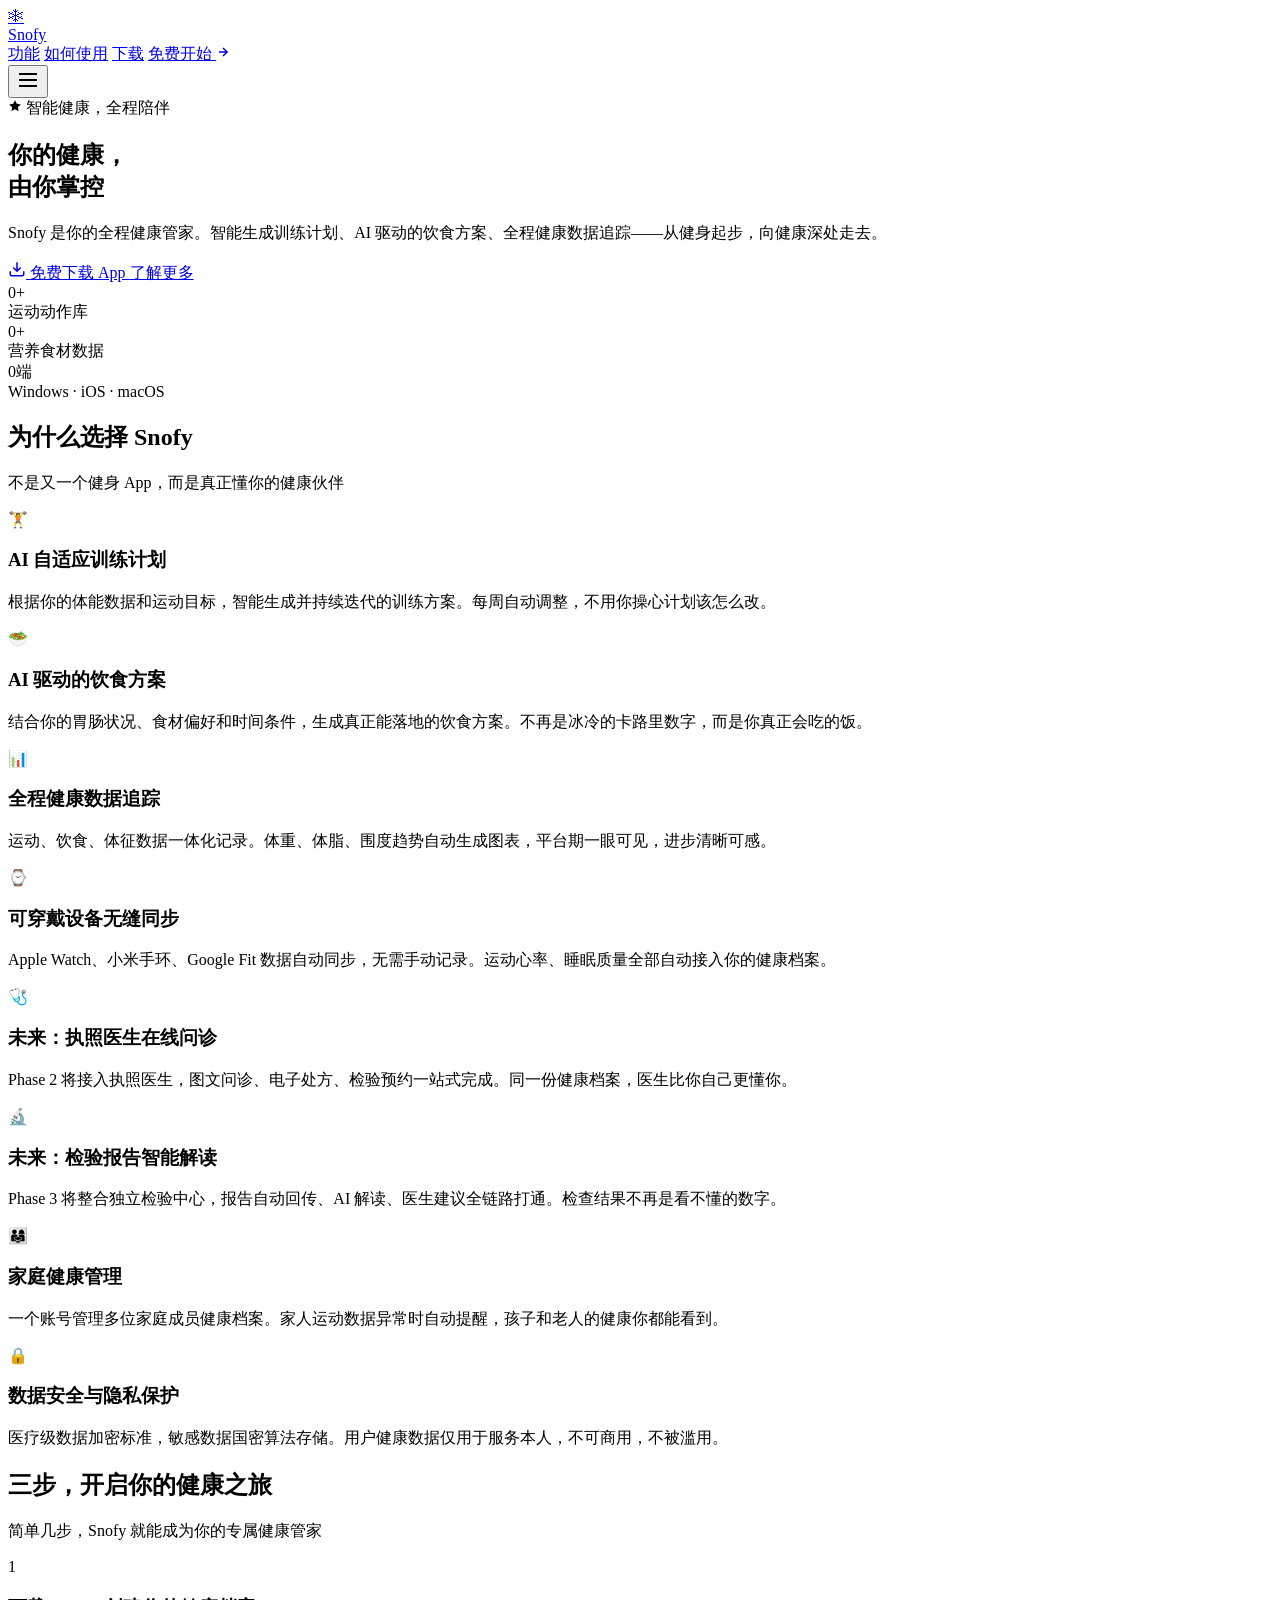
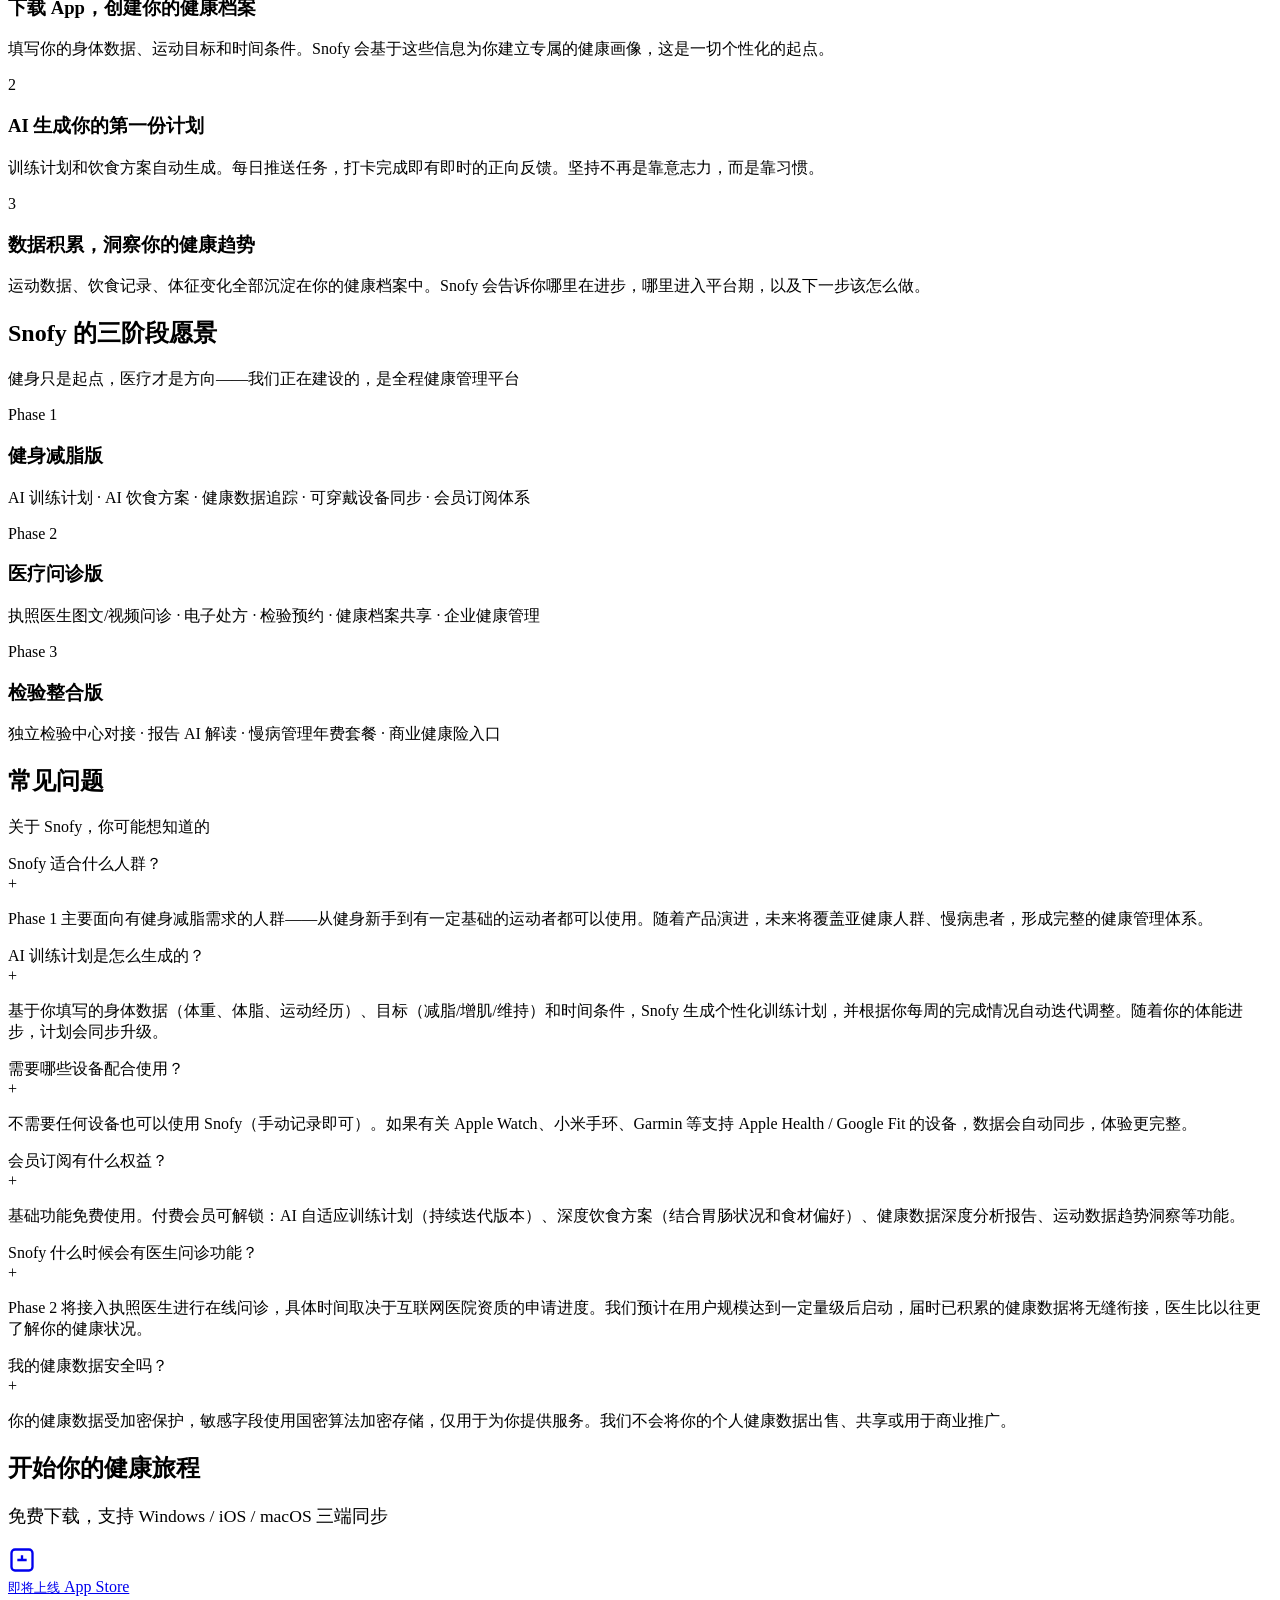
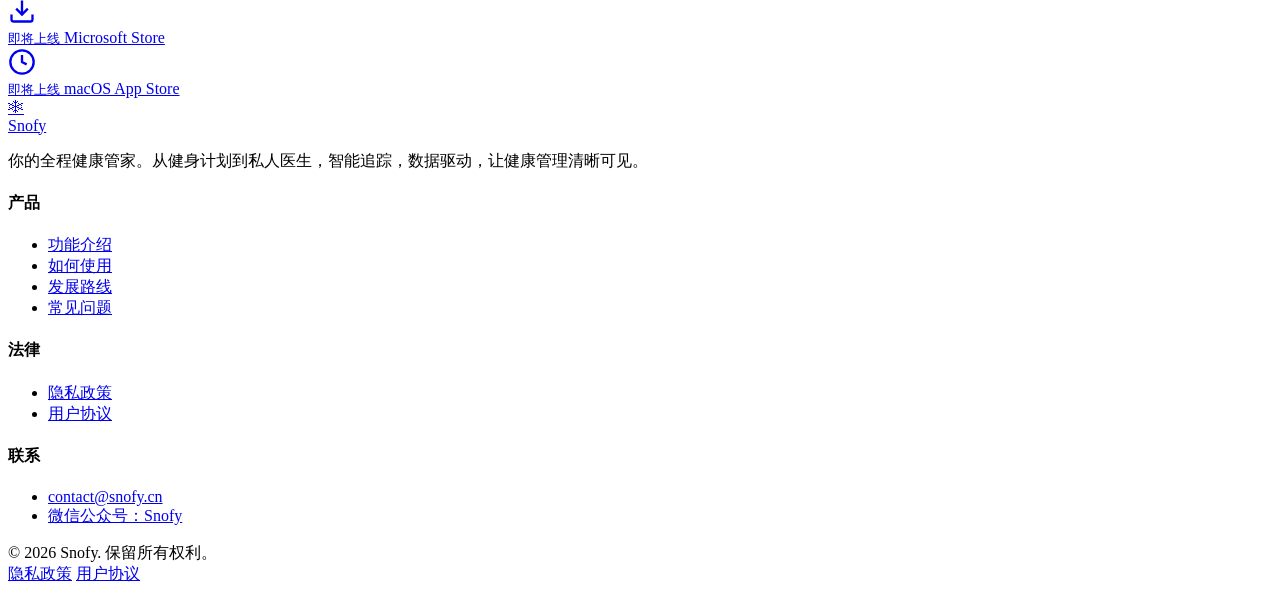
==== index.html @ 1454113f "Upload index.html" ====
<!DOCTYPE html>
<html lang="zh-CN">
<head>
  <meta charset="UTF-8">
  <meta name="viewport" content="width=device-width, initial-scale=1.0">
  <meta name="description" content="Snofy — 你的全程健康管家。从健身计划到私人医生，智能追踪，数据驱动，让健康管理清晰可见。">
  <meta name="keywords" content="健身, 减脂, 健康管理, 运动计划, 饮食记录, 私人医生, 在线问诊">
  <meta name="theme-color" content="#3B82F6">
  <meta name="robots" content="index, follow">

  <!-- Open Graph -->
  <meta property="og:title" content="Snofy — 你的全程健康管家">
  <meta property="og:description" content="从健身计划到私人医生，智能追踪，数据驱动，让健康管理清晰可见。">
  <meta property="og:type" content="website">
  <meta property="og:url" content="https://snofy.cn">
  <meta property="og:image" content="https://snofy.cn/assets/images/og-cover.png">

  <title>Snofy — 你的全程健康管家</title>

  <link rel="canonical" href="https://snofy.cn">
  <link rel="stylesheet" href="assets/css/style.css">
</head>
<body>

  <!-- ========== HEADER ========== -->
  <header class="header">
    <div class="container header-inner">
      <a href="/" class="logo">
        <div class="logo-icon">❄</div>
        <span>Snofy</span>
      </a>

      <nav class="nav">
        <a href="#features" class="nav-link">功能</a>
        <a href="#how" class="nav-link">如何使用</a>
        <a href="#download" class="nav-link">下载</a>
        <a href="download.html" class="nav-cta">
          <span>免费开始</span>
          <svg width="14" height="14" viewBox="0 0 24 24" fill="none" stroke="currentColor" stroke-width="2.5"><path d="M5 12h14M12 5l7 7-7 7"/></svg>
        </a>
      </nav>

      <button class="mobile-toggle" aria-label="菜单">
        <svg width="24" height="24" viewBox="0 0 24 24" fill="none" stroke="currentColor" stroke-width="2">
          <line x1="3" y1="6" x2="21" y2="6"/><line x1="3" y1="12" x2="21" y2="12"/><line x1="3" y1="18" x2="21" y2="18"/>
        </svg>
      </button>
    </div>
  </header>

  <!-- ========== HERO ========== -->
  <section class="hero">
    <div class="container">
      <div class="hero-badge fade-in-up">
        <svg width="14" height="14" viewBox="0 0 24 24" fill="currentColor"><path d="M12 2l3.09 6.26L22 9.27l-5 4.87 1.18 6.88L12 17.77l-6.18 3.25L7 14.14 2 9.27l6.91-1.01L12 2z"/></svg>
        智能健康，全程陪伴
      </div>

      <h1 class="fade-in-up delay-1">
        你的健康，<br><span class="highlight">由你掌控</span>
      </h1>

      <p class="hero-desc fade-in-up delay-2">
        Snofy 是你的全程健康管家。智能生成训练计划、AI 驱动的饮食方案、全程健康数据追踪——从健身起步，向健康深处走去。
      </p>

      <div class="hero-actions fade-in-up delay-3">
        <a href="download.html" class="btn btn-primary btn-lg">
          <svg width="18" height="18" viewBox="0 0 24 24" fill="none" stroke="currentColor" stroke-width="2"><path d="M21 15v4a2 2 0 01-2 2H5a2 2 0 01-2-2v-4M7 10l5 5 5-5M12 15V3"/></svg>
          免费下载 App
        </a>
        <a href="#how" class="btn btn-outline btn-lg">
          了解更多
        </a>
      </div>

      <div class="hero-stats fade-in-up delay-4">
        <div class="hero-stat">
          <div class="hero-stat-num" data-counter="50" data-suffix="+">0+</div>
          <div class="hero-stat-label">运动动作库</div>
        </div>
        <div class="hero-stat">
          <div class="hero-stat-num" data-counter="1000" data-suffix="+">0+</div>
          <div class="hero-stat-label">营养食材数据</div>
        </div>
        <div class="hero-stat">
          <div class="hero-stat-num" data-counter="3" data-suffix="端">0端</div>
          <div class="hero-stat-label">Windows · iOS · macOS</div>
        </div>
      </div>
    </div>
  </section>

  <!-- ========== FEATURES ========== -->
  <section class="section section-alt" id="features">
    <div class="container">
      <div class="section-title">
        <h2>为什么选择 Snofy</h2>
        <p>不是又一个健身 App，而是真正懂你的健康伙伴</p>
      </div>

      <div class="grid-4">
        <div class="feature-card">
          <div class="feature-icon feature-icon-blue">🏋️</div>
          <h3>AI 自适应训练计划</h3>
          <p>根据你的体能数据和运动目标，智能生成并持续迭代的训练方案。每周自动调整，不用你操心计划该怎么改。</p>
        </div>

        <div class="feature-card">
          <div class="feature-icon feature-icon-cyan">🥗</div>
          <h3>AI 驱动的饮食方案</h3>
          <p>结合你的胃肠状况、食材偏好和时间条件，生成真正能落地的饮食方案。不再是冰冷的卡路里数字，而是你真正会吃的饭。</p>
        </div>

        <div class="feature-card">
          <div class="feature-icon feature-icon-green">📊</div>
          <h3>全程健康数据追踪</h3>
          <p>运动、饮食、体征数据一体化记录。体重、体脂、围度趋势自动生成图表，平台期一眼可见，进步清晰可感。</p>
        </div>

        <div class="feature-card">
          <div class="feature-icon feature-icon-purple">⌚</div>
          <h3>可穿戴设备无缝同步</h3>
          <p>Apple Watch、小米手环、Google Fit 数据自动同步，无需手动记录。运动心率、睡眠质量全部自动接入你的健康档案。</p>
        </div>

        <div class="feature-card">
          <div class="feature-icon feature-icon-orange">🩺</div>
          <h3>未来：执照医生在线问诊</h3>
          <p>Phase 2 将接入执照医生，图文问诊、电子处方、检验预约一站式完成。同一份健康档案，医生比你自己更懂你。</p>
        </div>

        <div class="feature-card">
          <div class="feature-icon feature-icon-blue">🔬</div>
          <h3>未来：检验报告智能解读</h3>
          <p>Phase 3 将整合独立检验中心，报告自动回传、AI 解读、医生建议全链路打通。检查结果不再是看不懂的数字。</p>
        </div>

        <div class="feature-card">
          <div class="feature-icon feature-icon-cyan">👨‍👩‍👧</div>
          <h3>家庭健康管理</h3>
          <p>一个账号管理多位家庭成员健康档案。家人运动数据异常时自动提醒，孩子和老人的健康你都能看到。</p>
        </div>

        <div class="feature-card">
          <div class="feature-icon feature-icon-green">🔒</div>
          <h3>数据安全与隐私保护</h3>
          <p>医疗级数据加密标准，敏感数据国密算法存储。用户健康数据仅用于服务本人，不可商用，不被滥用。</p>
        </div>
      </div>
    </div>
  </section>

  <!-- ========== HOW IT WORKS ========== -->
  <section class="section" id="how">
    <div class="container">
      <div class="section-title">
        <h2>三步，开启你的健康之旅</h2>
        <p>简单几步，Snofy 就能成为你的专属健康管家</p>
      </div>

      <div class="step-list">
        <div class="step-item">
          <div class="step-num">1</div>
          <div class="step-content">
            <h3>下载 App，创建你的健康档案</h3>
            <p>填写你的身体数据、运动目标和时间条件。Snofy 会基于这些信息为你建立专属的健康画像，这是一切个性化的起点。</p>
          </div>
        </div>

        <div class="step-item">
          <div class="step-num">2</div>
          <div class="step-content">
            <h3>AI 生成你的第一份计划</h3>
            <p>训练计划和饮食方案自动生成。每日推送任务，打卡完成即有即时的正向反馈。坚持不再是靠意志力，而是靠习惯。</p>
          </div>
        </div>

        <div class="step-item">
          <div class="step-num">3</div>
          <div class="step-content">
            <h3>数据积累，洞察你的健康趋势</h3>
            <p>运动数据、饮食记录、体征变化全部沉淀在你的健康档案中。Snofy 会告诉你哪里在进步，哪里进入平台期，以及下一步该怎么做。</p>
          </div>
        </div>
      </div>
    </div>
  </section>

  <!-- ========== PHASE ROADMAP ========== -->
  <section class="section section-alt" id="roadmap">
    <div class="container">
      <div class="section-title">
        <h2>Snofy 的三阶段愿景</h2>
        <p>健身只是起点，医疗才是方向——我们正在建设的，是全程健康管理平台</p>
      </div>

      <div class="grid-3">
        <div class="feature-card">
          <div class="feature-icon feature-icon-blue">
            <span class="tag tag-blue">Phase 1</span>
          </div>
          <h3>健身减脂版</h3>
          <p>AI 训练计划 · AI 饮食方案 · 健康数据追踪 · 可穿戴设备同步 · 会员订阅体系</p>
        </div>

        <div class="feature-card" style="border-color: var(--color-primary); box-shadow: var(--shadow-card);">
          <div class="feature-icon feature-icon-cyan">
            <span class="tag tag-cyan">Phase 2</span>
          </div>
          <h3>医疗问诊版</h3>
          <p>执照医生图文/视频问诊 · 电子处方 · 检验预约 · 健康档案共享 · 企业健康管理</p>
        </div>

        <div class="feature-card">
          <div class="feature-icon feature-icon-green">
            <span class="tag tag-green">Phase 3</span>
          </div>
          <h3>检验整合版</h3>
          <p>独立检验中心对接 · 报告 AI 解读 · 慢病管理年费套餐 · 商业健康险入口</p>
        </div>
      </div>
    </div>
  </section>

  <!-- ========== FAQ ========== -->
  <section class="section" id="faq">
    <div class="container">
      <div class="section-title">
        <h2>常见问题</h2>
        <p>关于 Snofy，你可能想知道的</p>
      </div>

      <div class="faq-list">
        <div class="faq-item open">
          <div class="faq-question">
            <span>Snofy 适合什么人群？</span>
            <div class="faq-icon">+</div>
          </div>
          <div class="faq-answer">
            <p>Phase 1 主要面向有健身减脂需求的人群——从健身新手到有一定基础的运动者都可以使用。随着产品演进，未来将覆盖亚健康人群、慢病患者，形成完整的健康管理体系。</p>
          </div>
        </div>

        <div class="faq-item">
          <div class="faq-question">
            <span>AI 训练计划是怎么生成的？</span>
            <div class="faq-icon">+</div>
          </div>
          <div class="faq-answer">
            <p>基于你填写的身体数据（体重、体脂、运动经历）、目标（减脂/增肌/维持）和时间条件，Snofy 生成个性化训练计划，并根据你每周的完成情况自动迭代调整。随着你的体能进步，计划会同步升级。</p>
          </div>
        </div>

        <div class="faq-item">
          <div class="faq-question">
            <span>需要哪些设备配合使用？</span>
            <div class="faq-icon">+</div>
          </div>
          <div class="faq-answer">
            <p>不需要任何设备也可以使用 Snofy（手动记录即可）。如果有关 Apple Watch、小米手环、Garmin 等支持 Apple Health / Google Fit 的设备，数据会自动同步，体验更完整。</p>
          </div>
        </div>

        <div class="faq-item">
          <div class="faq-question">
            <span>会员订阅有什么权益？</span>
            <div class="faq-icon">+</div>
          </div>
          <div class="faq-answer">
            <p>基础功能免费使用。付费会员可解锁：AI 自适应训练计划（持续迭代版本）、深度饮食方案（结合胃肠状况和食材偏好）、健康数据深度分析报告、运动数据趋势洞察等功能。</p>
          </div>
        </div>

        <div class="faq-item">
          <div class="faq-question">
            <span>Snofy 什么时候会有医生问诊功能？</span>
            <div class="faq-icon">+</div>
          </div>
          <div class="faq-answer">
            <p>Phase 2 将接入执照医生进行在线问诊，具体时间取决于互联网医院资质的申请进度。我们预计在用户规模达到一定量级后启动，届时已积累的健康数据将无缝衔接，医生比以往更了解你的健康状况。</p>
          </div>
        </div>

        <div class="faq-item">
          <div class="faq-question">
            <span>我的健康数据安全吗？</span>
            <div class="faq-icon">+</div>
          </div>
          <div class="faq-answer">
            <p>你的健康数据受加密保护，敏感字段使用国密算法加密存储，仅用于为你提供服务。我们不会将你的个人健康数据出售、共享或用于商业推广。</p>
          </div>
        </div>
      </div>
    </div>
  </section>

  <!-- ========== DOWNLOAD CTA ========== -->
  <section class="download-section" id="download">
    <div class="container">
      <h2>开始你的健康旅程</h2>
      <p style="margin-top: 16px; font-size: 1.1rem;">免费下载，支持 Windows / iOS / macOS 三端同步</p>

      <div class="download-buttons">
        <a href="download.html" class="download-btn">
          <div class="download-btn-icon">
            <svg width="28" height="28" viewBox="0 0 24 24" fill="none" stroke="currentColor" stroke-width="2"><rect x="3" y="3" width="18" height="18" rx="3"/><path d="M12 8v4M8 12h8"/></svg>
          </div>
          <div class="download-btn-text">
            <small>即将上线</small>
            <span>App Store</span>
          </div>
        </a>

        <a href="download.html" class="download-btn">
          <div class="download-btn-icon">
            <svg width="28" height="28" viewBox="0 0 24 24" fill="none" stroke="currentColor" stroke-width="2"><path d="M21 15v4a2 2 0 01-2 2H5a2 2 0 01-2-2v-4"/><polyline points="7 10 12 15 17 10"/><line x1="12" y1="15" x2="12" y2="3"/></svg>
          </div>
          <div class="download-btn-text">
            <small>即将上线</small>
            <span>Microsoft Store</span>
          </div>
        </a>

        <a href="download.html" class="download-btn">
          <div class="download-btn-icon">
            <svg width="28" height="28" viewBox="0 0 24 24" fill="none" stroke="currentColor" stroke-width="2"><path d="M12 2a10 10 0 100 20 10 10 0 000-20z"/><path d="M12 6v6l4 2"/></svg>
          </div>
          <div class="download-btn-text">
            <small>即将上线</small>
            <span>macOS App Store</span>
          </div>
        </a>
      </div>
    </div>
  </section>

  <!-- ========== FOOTER ========== -->
  <footer class="footer">
    <div class="container">
      <div class="footer-grid">
        <div class="footer-brand">
          <a href="/" class="logo">
            <div class="logo-icon">❄</div>
            <span>Snofy</span>
          </a>
          <p>你的全程健康管家。从健身计划到私人医生，智能追踪，数据驱动，让健康管理清晰可见。</p>
        </div>

        <div class="footer-col">
          <h4>产品</h4>
          <ul>
            <li><a href="#features">功能介绍</a></li>
            <li><a href="#how">如何使用</a></li>
            <li><a href="#roadmap">发展路线</a></li>
            <li><a href="#faq">常见问题</a></li>
          </ul>
        </div>

        <div class="footer-col">
          <h4>法律</h4>
          <ul>
            <li><a href="privacy.html">隐私政策</a></li>
            <li><a href="terms.html">用户协议</a></li>
          </ul>
        </div>

        <div class="footer-col">
          <h4>联系</h4>
          <ul>
            <li><a href="mailto:contact@snofy.cn">contact@snofy.cn</a></li>
            <li><a href="#">微信公众号：Snofy</a></li>
          </ul>
        </div>
      </div>

      <div class="footer-bottom">
        <span>© 2026 Snofy. 保留所有权利。</span>
        <div class="footer-bottom-links">
          <a href="privacy.html">隐私政策</a>
          <a href="terms.html">用户协议</a>
        </div>
      </div>
    </div>
  </footer>

  <script src="assets/js/main.js"></script>
</body>
</html>
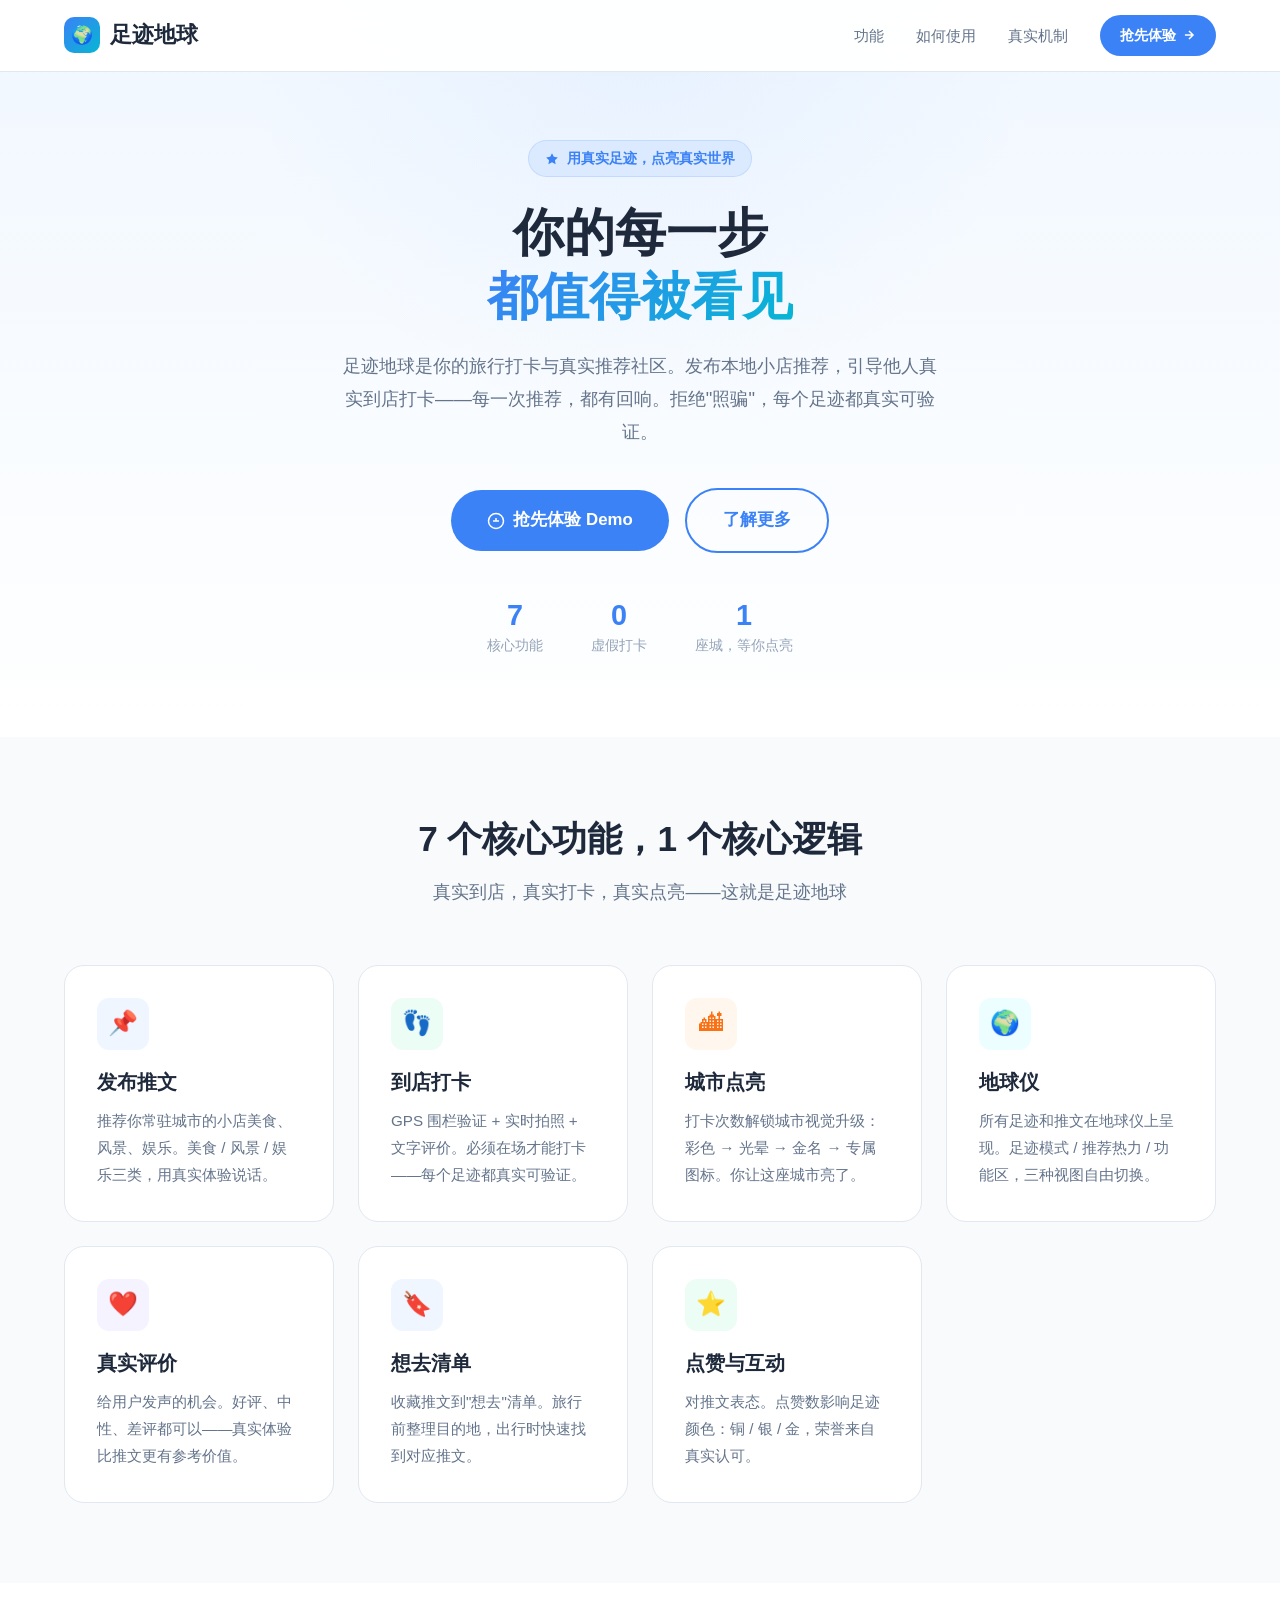
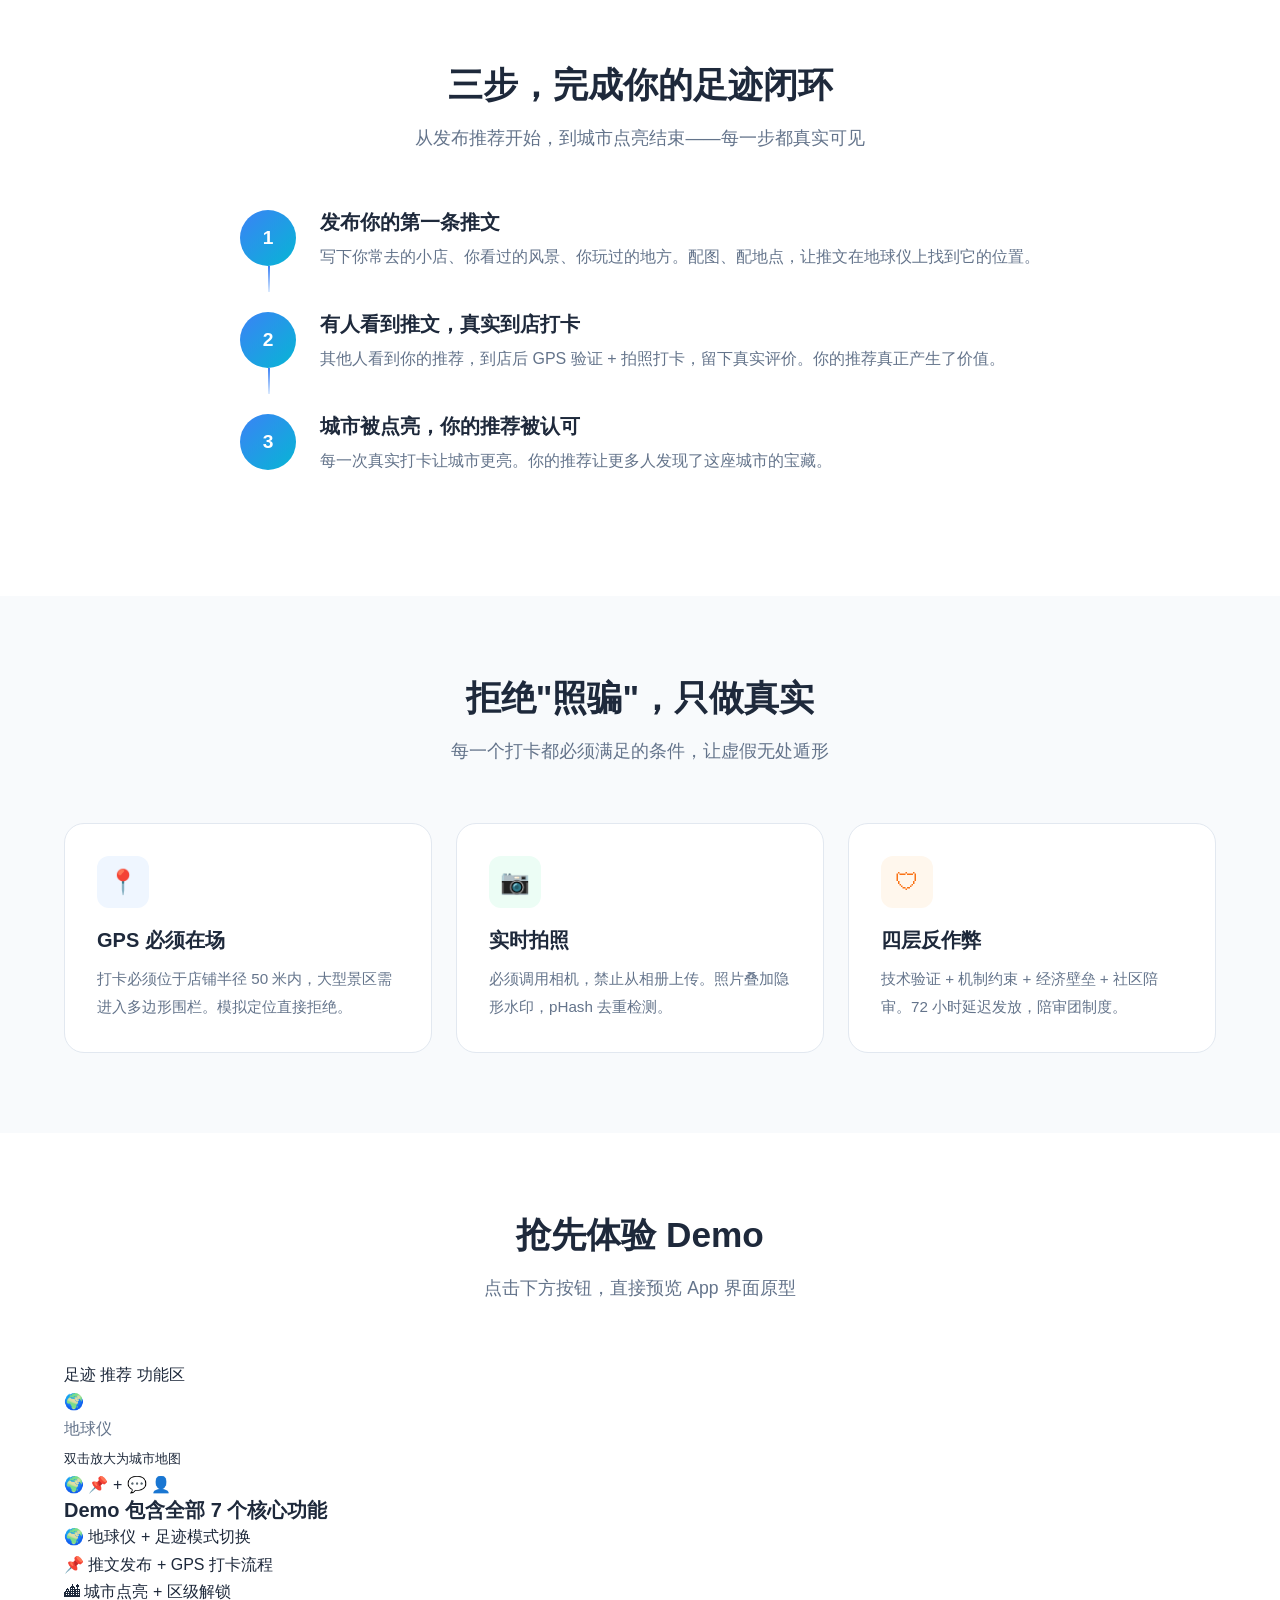
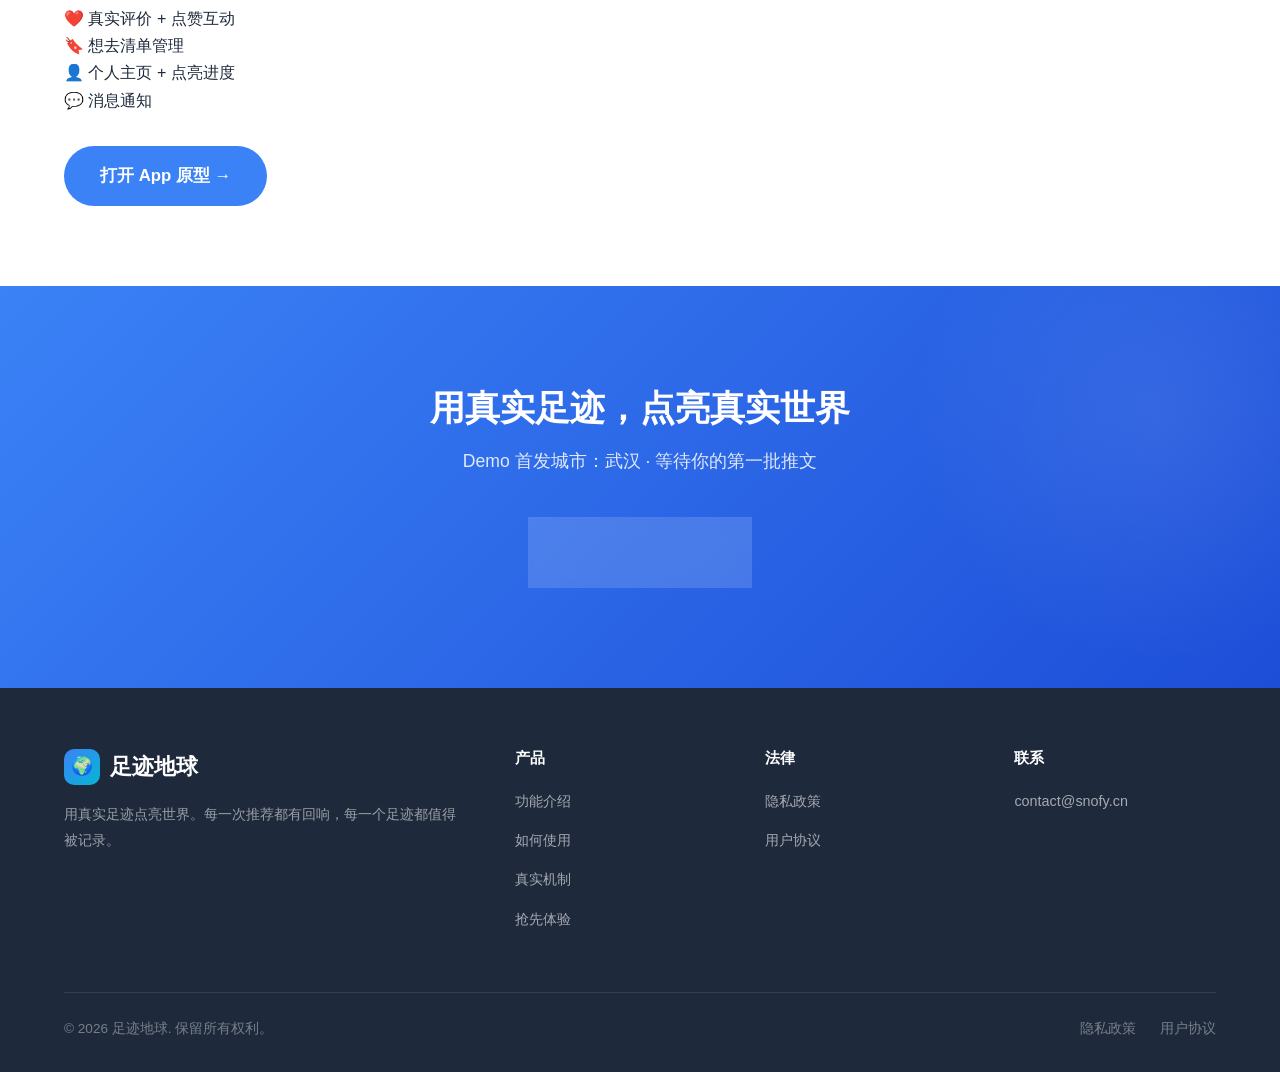
==== commit e953a34b: "Upload index.html" ====
--- a/index.html
+++ b/index.html
@@ -3,43 +3,39 @@
 <head>
   <meta charset="UTF-8">
   <meta name="viewport" content="width=device-width, initial-scale=1.0">
-  <meta name="description" content="Snofy — 你的全程健康管家。从健身计划到私人医生，智能追踪，数据驱动，让健康管理清晰可见。">
-  <meta name="keywords" content="健身, 减脂, 健康管理, 运动计划, 饮食记录, 私人医生, 在线问诊">
-  <meta name="theme-color" content="#3B82F6">
+  <meta name="description" content="足迹地球 — 用真实足迹点亮世界。每一次推荐都有回响，每一个足迹都值得被记录。">
+  <meta name="keywords" content="旅游, 打卡, 社交, 真实推荐, 足迹, 城市点亮">
+  <meta name="theme-color" content="#1E3A5F">
   <meta name="robots" content="index, follow">
 
-  <!-- Open Graph -->
-  <meta property="og:title" content="Snofy — 你的全程健康管家">
-  <meta property="og:description" content="从健身计划到私人医生，智能追踪，数据驱动，让健康管理清晰可见。">
+  <meta property="og:title" content="足迹地球 — 用真实足迹点亮世界">
+  <meta property="og:description" content="发布本地推荐 → 真实打卡 → 点亮城市。拒绝照骗，每个足迹都真实可验证。">
   <meta property="og:type" content="website">
   <meta property="og:url" content="https://snofy.cn">
   <meta property="og:image" content="https://snofy.cn/assets/images/og-cover.png">
 
-  <title>Snofy — 你的全程健康管家</title>
+  <title>足迹地球 — 用真实足迹点亮世界</title>
 
   <link rel="canonical" href="https://snofy.cn">
   <link rel="stylesheet" href="assets/css/style.css">
 </head>
 <body>
 
-  <!-- ========== HEADER ========== -->
   <header class="header">
     <div class="container header-inner">
       <a href="/" class="logo">
-        <div class="logo-icon">❄</div>
-        <span>Snofy</span>
+        <div class="logo-icon">🌍</div>
+        <span>足迹地球</span>
       </a>
-
       <nav class="nav">
         <a href="#features" class="nav-link">功能</a>
         <a href="#how" class="nav-link">如何使用</a>
-        <a href="#download" class="nav-link">下载</a>
-        <a href="download.html" class="nav-cta">
-          <span>免费开始</span>
+        <a href="#truth" class="nav-link">真实机制</a>
+        <a href="app.html" class="nav-cta">
+          <span>抢先体验</span>
           <svg width="14" height="14" viewBox="0 0 24 24" fill="none" stroke="currentColor" stroke-width="2.5"><path d="M5 12h14M12 5l7 7-7 7"/></svg>
         </a>
       </nav>
-
       <button class="mobile-toggle" aria-label="菜单">
         <svg width="24" height="24" viewBox="0 0 24 24" fill="none" stroke="currentColor" stroke-width="2">
           <line x1="3" y1="6" x2="21" y2="6"/><line x1="3" y1="12" x2="21" y2="12"/><line x1="3" y1="18" x2="21" y2="18"/>
@@ -48,315 +44,228 @@
     </div>
   </header>
 
-  <!-- ========== HERO ========== -->
   <section class="hero">
     <div class="container">
       <div class="hero-badge fade-in-up">
         <svg width="14" height="14" viewBox="0 0 24 24" fill="currentColor"><path d="M12 2l3.09 6.26L22 9.27l-5 4.87 1.18 6.88L12 17.77l-6.18 3.25L7 14.14 2 9.27l6.91-1.01L12 2z"/></svg>
-        智能健康，全程陪伴
-      </div>
-
+        用真实足迹，点亮真实世界
+      </div>
       <h1 class="fade-in-up delay-1">
-        你的健康，<br><span class="highlight">由你掌控</span>
+        你的每一步<br><span class="highlight">都值得被看见</span>
       </h1>
-
       <p class="hero-desc fade-in-up delay-2">
-        Snofy 是你的全程健康管家。智能生成训练计划、AI 驱动的饮食方案、全程健康数据追踪——从健身起步，向健康深处走去。
+        足迹地球是你的旅行打卡与真实推荐社区。发布本地小店推荐，引导他人真实到店打卡——每一次推荐，都有回响。拒绝"照骗"，每个足迹都真实可验证。
       </p>
-
       <div class="hero-actions fade-in-up delay-3">
-        <a href="download.html" class="btn btn-primary btn-lg">
-          <svg width="18" height="18" viewBox="0 0 24 24" fill="none" stroke="currentColor" stroke-width="2"><path d="M21 15v4a2 2 0 01-2 2H5a2 2 0 01-2-2v-4M7 10l5 5 5-5M12 15V3"/></svg>
-          免费下载 App
+        <a href="app.html" class="btn btn-primary btn-lg">
+          <svg width="18" height="18" viewBox="0 0 24 24" fill="none" stroke="currentColor" stroke-width="2"><circle cx="12" cy="12" r="10"/><path d="M12 8v4M8 12h8"/></svg>
+          抢先体验 Demo
         </a>
-        <a href="#how" class="btn btn-outline btn-lg">
-          了解更多
-        </a>
-      </div>
-
+        <a href="#how" class="btn btn-outline btn-lg">了解更多</a>
+      </div>
       <div class="hero-stats fade-in-up delay-4">
         <div class="hero-stat">
-          <div class="hero-stat-num" data-counter="50" data-suffix="+">0+</div>
-          <div class="hero-stat-label">运动动作库</div>
+          <div class="hero-stat-num">7</div>
+          <div class="hero-stat-label">核心功能</div>
         </div>
         <div class="hero-stat">
-          <div class="hero-stat-num" data-counter="1000" data-suffix="+">0+</div>
-          <div class="hero-stat-label">营养食材数据</div>
+          <div class="hero-stat-num">0</div>
+          <div class="hero-stat-label">虚假打卡</div>
         </div>
         <div class="hero-stat">
-          <div class="hero-stat-num" data-counter="3" data-suffix="端">0端</div>
-          <div class="hero-stat-label">Windows · iOS · macOS</div>
-        </div>
-      </div>
-    </div>
-  </section>
-
-  <!-- ========== FEATURES ========== -->
+          <div class="hero-stat-num">1</div>
+          <div class="hero-stat-label">座城，等你点亮</div>
+        </div>
+      </div>
+    </div>
+  </section>
+
   <section class="section section-alt" id="features">
     <div class="container">
       <div class="section-title">
-        <h2>为什么选择 Snofy</h2>
-        <p>不是又一个健身 App，而是真正懂你的健康伙伴</p>
-      </div>
-
+        <h2>7 个核心功能，1 个核心逻辑</h2>
+        <p>真实到店，真实打卡，真实点亮——这就是足迹地球</p>
+      </div>
       <div class="grid-4">
         <div class="feature-card">
-          <div class="feature-icon feature-icon-blue">🏋️</div>
-          <h3>AI 自适应训练计划</h3>
-          <p>根据你的体能数据和运动目标，智能生成并持续迭代的训练方案。每周自动调整，不用你操心计划该怎么改。</p>
-        </div>
-
-        <div class="feature-card">
-          <div class="feature-icon feature-icon-cyan">🥗</div>
-          <h3>AI 驱动的饮食方案</h3>
-          <p>结合你的胃肠状况、食材偏好和时间条件，生成真正能落地的饮食方案。不再是冰冷的卡路里数字，而是你真正会吃的饭。</p>
-        </div>
-
-        <div class="feature-card">
-          <div class="feature-icon feature-icon-green">📊</div>
-          <h3>全程健康数据追踪</h3>
-          <p>运动、饮食、体征数据一体化记录。体重、体脂、围度趋势自动生成图表，平台期一眼可见，进步清晰可感。</p>
-        </div>
-
-        <div class="feature-card">
-          <div class="feature-icon feature-icon-purple">⌚</div>
-          <h3>可穿戴设备无缝同步</h3>
-          <p>Apple Watch、小米手环、Google Fit 数据自动同步，无需手动记录。运动心率、睡眠质量全部自动接入你的健康档案。</p>
-        </div>
-
-        <div class="feature-card">
-          <div class="feature-icon feature-icon-orange">🩺</div>
-          <h3>未来：执照医生在线问诊</h3>
-          <p>Phase 2 将接入执照医生，图文问诊、电子处方、检验预约一站式完成。同一份健康档案，医生比你自己更懂你。</p>
-        </div>
-
-        <div class="feature-card">
-          <div class="feature-icon feature-icon-blue">🔬</div>
-          <h3>未来：检验报告智能解读</h3>
-          <p>Phase 3 将整合独立检验中心，报告自动回传、AI 解读、医生建议全链路打通。检查结果不再是看不懂的数字。</p>
-        </div>
-
-        <div class="feature-card">
-          <div class="feature-icon feature-icon-cyan">👨‍👩‍👧</div>
-          <h3>家庭健康管理</h3>
-          <p>一个账号管理多位家庭成员健康档案。家人运动数据异常时自动提醒，孩子和老人的健康你都能看到。</p>
-        </div>
-
-        <div class="feature-card">
-          <div class="feature-icon feature-icon-green">🔒</div>
-          <h3>数据安全与隐私保护</h3>
-          <p>医疗级数据加密标准，敏感数据国密算法存储。用户健康数据仅用于服务本人，不可商用，不被滥用。</p>
-        </div>
-      </div>
-    </div>
-  </section>
-
-  <!-- ========== HOW IT WORKS ========== -->
+          <div class="feature-icon feature-icon-blue">📌</div>
+          <h3>发布推文</h3>
+          <p>推荐你常驻城市的小店美食、风景、娱乐。美食 / 风景 / 娱乐三类，用真实体验说话。</p>
+        </div>
+        <div class="feature-card">
+          <div class="feature-icon feature-icon-green">👣</div>
+          <h3>到店打卡</h3>
+          <p>GPS 围栏验证 + 实时拍照 + 文字评价。必须在场才能打卡——每个足迹都真实可验证。</p>
+        </div>
+        <div class="feature-card">
+          <div class="feature-icon feature-icon-orange">🏙</div>
+          <h3>城市点亮</h3>
+          <p>打卡次数解锁城市视觉升级：彩色 → 光晕 → 金名 → 专属图标。你让这座城市亮了。</p>
+        </div>
+        <div class="feature-card">
+          <div class="feature-icon feature-icon-cyan">🌍</div>
+          <h3>地球仪</h3>
+          <p>所有足迹和推文在地球仪上呈现。足迹模式 / 推荐热力 / 功能区，三种视图自由切换。</p>
+        </div>
+        <div class="feature-card">
+          <div class="feature-icon feature-icon-purple">❤️</div>
+          <h3>真实评价</h3>
+          <p>给用户发声的机会。好评、中性、差评都可以——真实体验比推文更有参考价值。</p>
+        </div>
+        <div class="feature-card">
+          <div class="feature-icon feature-icon-blue">🔖</div>
+          <h3>想去清单</h3>
+          <p>收藏推文到"想去"清单。旅行前整理目的地，出行时快速找到对应推文。</p>
+        </div>
+        <div class="feature-card">
+          <div class="feature-icon feature-icon-green">⭐</div>
+          <h3>点赞与互动</h3>
+          <p>对推文表态。点赞数影响足迹颜色：铜 / 银 / 金，荣誉来自真实认可。</p>
+        </div>
+      </div>
+    </div>
+  </section>
+
   <section class="section" id="how">
     <div class="container">
       <div class="section-title">
-        <h2>三步，开启你的健康之旅</h2>
-        <p>简单几步，Snofy 就能成为你的专属健康管家</p>
-      </div>
-
+        <h2>三步，完成你的足迹闭环</h2>
+        <p>从发布推荐开始，到城市点亮结束——每一步都真实可见</p>
+      </div>
       <div class="step-list">
         <div class="step-item">
           <div class="step-num">1</div>
           <div class="step-content">
-            <h3>下载 App，创建你的健康档案</h3>
-            <p>填写你的身体数据、运动目标和时间条件。Snofy 会基于这些信息为你建立专属的健康画像，这是一切个性化的起点。</p>
-          </div>
-        </div>
-
+            <h3>发布你的第一条推文</h3>
+            <p>写下你常去的小店、你看过的风景、你玩过的地方。配图、配地点，让推文在地球仪上找到它的位置。</p>
+          </div>
+        </div>
         <div class="step-item">
           <div class="step-num">2</div>
           <div class="step-content">
-            <h3>AI 生成你的第一份计划</h3>
-            <p>训练计划和饮食方案自动生成。每日推送任务，打卡完成即有即时的正向反馈。坚持不再是靠意志力，而是靠习惯。</p>
-          </div>
-        </div>
-
+            <h3>有人看到推文，真实到店打卡</h3>
+            <p>其他人看到你的推荐，到店后 GPS 验证 + 拍照打卡，留下真实评价。你的推荐真正产生了价值。</p>
+          </div>
+        </div>
         <div class="step-item">
           <div class="step-num">3</div>
           <div class="step-content">
-            <h3>数据积累，洞察你的健康趋势</h3>
-            <p>运动数据、饮食记录、体征变化全部沉淀在你的健康档案中。Snofy 会告诉你哪里在进步，哪里进入平台期，以及下一步该怎么做。</p>
-          </div>
-        </div>
-      </div>
-    </div>
-  </section>
-
-  <!-- ========== PHASE ROADMAP ========== -->
-  <section class="section section-alt" id="roadmap">
-    <div class="container">
-      <div class="section-title">
-        <h2>Snofy 的三阶段愿景</h2>
-        <p>健身只是起点，医疗才是方向——我们正在建设的，是全程健康管理平台</p>
-      </div>
-
+            <h3>城市被点亮，你的推荐被认可</h3>
+            <p>每一次真实打卡让城市更亮。你的推荐让更多人发现了这座城市的宝藏。</p>
+          </div>
+        </div>
+      </div>
+    </div>
+  </section>
+
+  <section class="section section-alt" id="truth">
+    <div class="container">
+      <div class="section-title">
+        <h2>拒绝"照骗"，只做真实</h2>
+        <p>每一个打卡都必须满足的条件，让虚假无处遁形</p>
+      </div>
       <div class="grid-3">
         <div class="feature-card">
-          <div class="feature-icon feature-icon-blue">
-            <span class="tag tag-blue">Phase 1</span>
-          </div>
-          <h3>健身减脂版</h3>
-          <p>AI 训练计划 · AI 饮食方案 · 健康数据追踪 · 可穿戴设备同步 · 会员订阅体系</p>
-        </div>
-
-        <div class="feature-card" style="border-color: var(--color-primary); box-shadow: var(--shadow-card);">
-          <div class="feature-icon feature-icon-cyan">
-            <span class="tag tag-cyan">Phase 2</span>
-          </div>
-          <h3>医疗问诊版</h3>
-          <p>执照医生图文/视频问诊 · 电子处方 · 检验预约 · 健康档案共享 · 企业健康管理</p>
-        </div>
-
-        <div class="feature-card">
-          <div class="feature-icon feature-icon-green">
-            <span class="tag tag-green">Phase 3</span>
-          </div>
-          <h3>检验整合版</h3>
-          <p>独立检验中心对接 · 报告 AI 解读 · 慢病管理年费套餐 · 商业健康险入口</p>
-        </div>
-      </div>
-    </div>
-  </section>
-
-  <!-- ========== FAQ ========== -->
-  <section class="section" id="faq">
-    <div class="container">
-      <div class="section-title">
-        <h2>常见问题</h2>
-        <p>关于 Snofy，你可能想知道的</p>
-      </div>
-
-      <div class="faq-list">
-        <div class="faq-item open">
-          <div class="faq-question">
-            <span>Snofy 适合什么人群？</span>
-            <div class="faq-icon">+</div>
-          </div>
-          <div class="faq-answer">
-            <p>Phase 1 主要面向有健身减脂需求的人群——从健身新手到有一定基础的运动者都可以使用。随着产品演进，未来将覆盖亚健康人群、慢病患者，形成完整的健康管理体系。</p>
-          </div>
-        </div>
-
-        <div class="faq-item">
-          <div class="faq-question">
-            <span>AI 训练计划是怎么生成的？</span>
-            <div class="faq-icon">+</div>
-          </div>
-          <div class="faq-answer">
-            <p>基于你填写的身体数据（体重、体脂、运动经历）、目标（减脂/增肌/维持）和时间条件，Snofy 生成个性化训练计划，并根据你每周的完成情况自动迭代调整。随着你的体能进步，计划会同步升级。</p>
-          </div>
-        </div>
-
-        <div class="faq-item">
-          <div class="faq-question">
-            <span>需要哪些设备配合使用？</span>
-            <div class="faq-icon">+</div>
-          </div>
-          <div class="faq-answer">
-            <p>不需要任何设备也可以使用 Snofy（手动记录即可）。如果有关 Apple Watch、小米手环、Garmin 等支持 Apple Health / Google Fit 的设备，数据会自动同步，体验更完整。</p>
-          </div>
-        </div>
-
-        <div class="faq-item">
-          <div class="faq-question">
-            <span>会员订阅有什么权益？</span>
-            <div class="faq-icon">+</div>
-          </div>
-          <div class="faq-answer">
-            <p>基础功能免费使用。付费会员可解锁：AI 自适应训练计划（持续迭代版本）、深度饮食方案（结合胃肠状况和食材偏好）、健康数据深度分析报告、运动数据趋势洞察等功能。</p>
-          </div>
-        </div>
-
-        <div class="faq-item">
-          <div class="faq-question">
-            <span>Snofy 什么时候会有医生问诊功能？</span>
-            <div class="faq-icon">+</div>
-          </div>
-          <div class="faq-answer">
-            <p>Phase 2 将接入执照医生进行在线问诊，具体时间取决于互联网医院资质的申请进度。我们预计在用户规模达到一定量级后启动，届时已积累的健康数据将无缝衔接，医生比以往更了解你的健康状况。</p>
-          </div>
-        </div>
-
-        <div class="faq-item">
-          <div class="faq-question">
-            <span>我的健康数据安全吗？</span>
-            <div class="faq-icon">+</div>
-          </div>
-          <div class="faq-answer">
-            <p>你的健康数据受加密保护，敏感字段使用国密算法加密存储，仅用于为你提供服务。我们不会将你的个人健康数据出售、共享或用于商业推广。</p>
-          </div>
-        </div>
-      </div>
-    </div>
-  </section>
-
-  <!-- ========== DOWNLOAD CTA ========== -->
+          <div class="feature-icon feature-icon-blue">📍</div>
+          <h3>GPS 必须在场</h3>
+          <p>打卡必须位于店铺半径 50 米内，大型景区需进入多边形围栏。模拟定位直接拒绝。</p>
+        </div>
+        <div class="feature-card">
+          <div class="feature-icon feature-icon-green">📷</div>
+          <h3>实时拍照</h3>
+          <p>必须调用相机，禁止从相册上传。照片叠加隐形水印，pHash 去重检测。</p>
+        </div>
+        <div class="feature-card">
+          <div class="feature-icon feature-icon-orange">🛡</div>
+          <h3>四层反作弊</h3>
+          <p>技术验证 + 机制约束 + 经济壁垒 + 社区陪审。72 小时延迟发放，陪审团制度。</p>
+        </div>
+      </div>
+    </div>
+  </section>
+
+  <section class="section" id="app">
+    <div class="container">
+      <div class="section-title">
+        <h2>抢先体验 Demo</h2>
+        <p>点击下方按钮，直接预览 App 界面原型</p>
+      </div>
+      <div class="app-showcase">
+        <div class="app-phone">
+          <div class="app-phone-screen">
+            <div class="app-mode-tabs">
+              <span class="tab active">足迹</span>
+              <span class="tab">推荐</span>
+              <span class="tab">功能区</span>
+            </div>
+            <div class="app-globe-placeholder">
+              <div class="globe-icon">🌍</div>
+              <p>地球仪</p>
+              <small>双击放大为城市地图</small>
+            </div>
+            <div class="app-bottom-nav">
+             <span>🌍</span>
+              <span>📌</span>
+              <span class="nav-plus">+</span>
+              <span>💬</span>
+              <span>👤</span>
+            </div>
+          </div>
+        </div>
+        <div class="app-description">
+          <h3>Demo 包含全部 7 个核心功能</h3>
+          <ul class="app-feature-list">
+           <li>🌍 地球仪 + 足迹模式切换</li>
+           <li>📌 推文发布 + GPS 打卡流程</li>
+           <li>🏙 城市点亮 + 区级解锁</li>
+            <li>❤️ 真实评价 + 点赞互动</li>
+            <li>🔖 想去清单管理</li>
+            <li>👤 个人主页 + 点亮进度</li>
+            <li>💬 消息通知</li>
+          </ul>
+          <a href="app.html" class="btn btn-primary btn-lg" style="margin-top: 32px; display: inline-flex;">打开 App 原型 →</a>
+        </div>
+      </div>
+    </div>
+  </section>
+
   <section class="download-section" id="download">
     <div class="container">
-      <h2>开始你的健康旅程</h2>
-      <p style="margin-top: 16px; font-size: 1.1rem;">免费下载，支持 Windows / iOS / macOS 三端同步</p>
-
+      <h2>用真实足迹，点亮真实世界</h2>
+      <p style="margin-top: 16px; font-size: 1.1rem;">Demo 首发城市：武汉 · 等待你的第一批推文</p>
       <div class="download-buttons">
-        <a href="download.html" class="download-btn">
+        <a href="app.html" class="download-btn">
           <div class="download-btn-icon">
-            <svg width="28" height="28" viewBox="0 0 24 24" fill="none" stroke="currentColor" stroke-width="2"><rect x="3" y="3" width="18" height="18" rx="3"/><path d="M12 8v4M8 12h8"/></svg>
+            <svg width="28" height="28" viewBox="0 0 24 24" fill="none" stroke="currentColor" stroke-width="2"><circle cx="12" cy="12" r="10"/><path d="M12 8v4M8 12h8"/></svg>
           </div>
           <div class="download-btn-text">
-            <small>即将上线</small>
-            <span>App Store</span>
+            <small>现在可用</small>
+            <span>打开 Demo</span>
           </div>
         </a>
-
-        <a href="download.html" class="download-btn">
-          <div class="download-btn-icon">
-            <svg width="28" height="28" viewBox="0 0 24 24" fill="none" stroke="currentColor" stroke-width="2"><path d="M21 15v4a2 2 0 01-2 2H5a2 2 0 01-2-2v-4"/><polyline points="7 10 12 15 17 10"/><line x1="12" y1="15" x2="12" y2="3"/></svg>
-          </div>
-          <div class="download-btn-text">
-            <small>即将上线</small>
-            <span>Microsoft Store</span>
-          </div>
-        </a>
-
-        <a href="download.html" class="download-btn">
-          <div class="download-btn-icon">
-            <svg width="28" height="28" viewBox="0 0 24 24" fill="none" stroke="currentColor" stroke-width="2"><path d="M12 2a10 10 0 100 20 10 10 0 000-20z"/><path d="M12 6v6l4 2"/></svg>
-          </div>
-          <div class="download-btn-text">
-            <small>即将上线</small>
-            <span>macOS App Store</span>
-          </div>
-        </a>
-      </div>
-    </div>
-  </section>
-
-  <!-- ========== FOOTER ========== -->
+      </div>
+    </div>
+  </section>
+
   <footer class="footer">
     <div class="container">
       <div class="footer-grid">
         <div class="footer-brand">
           <a href="/" class="logo">
-            <div class="logo-icon">❄</div>
-            <span>Snofy</span>
+            <div class="logo-icon">🌍</div>
+            <span>足迹地球</span>
           </a>
-          <p>你的全程健康管家。从健身计划到私人医生，智能追踪，数据驱动，让健康管理清晰可见。</p>
-        </div>
-
+          <p>用真实足迹点亮世界。每一次推荐都有回响，每一个足迹都值得被记录。</p>
+        </div>
         <div class="footer-col">
           <h4>产品</h4>
           <ul>
             <li><a href="#features">功能介绍</a></li>
             <li><a href="#how">如何使用</a></li>
-            <li><a href="#roadmap">发展路线</a></li>
-            <li><a href="#faq">常见问题</a></li>
-          </ul>
-        </div>
-
+            <li><a href="#truth">真实机制</a></li>
+            <li><a href="#app">抢先体验</a></li>
+          </ul>
+        </div>
         <div class="footer-col">
           <h4>法律</h4>
           <ul>
@@ -364,18 +273,15 @@
             <li><a href="terms.html">用户协议</a></li>
           </ul>
         </div>
-
         <div class="footer-col">
           <h4>联系</h4>
           <ul>
             <li><a href="mailto:contact@snofy.cn">contact@snofy.cn</a></li>
-            <li><a href="#">微信公众号：Snofy</a></li>
-          </ul>
-        </div>
-      </div>
-
+          </ul>
+        </div>
+      </div>
       <div class="footer-bottom">
-        <span>© 2026 Snofy. 保留所有权利。</span>
+        <span>© 2026 足迹地球. 保留所有权利。</span>
         <div class="footer-bottom-links">
           <a href="privacy.html">隐私政策</a>
           <a href="terms.html">用户协议</a>
@@ -386,4 +292,4 @@
 
   <script src="assets/js/main.js"></script>
 </body>
-</html>
+</html>
--- a/assets/css/style.css
+++ b/assets/css/style.css
@@ -0,0 +1,640 @@
+/* ============================================
+   Snofy Website Stylesheet
+   ============================================ */
+
+/* ---------- Variables ---------- */
+:root {
+  --color-primary: #3B82F6;
+  --color-primary-dark: #2563EB;
+  --color-primary-light: #60A5FA;
+  --color-snow: #F0F7FF;
+  --color-snow-dark: #DBEAFE;
+  --color-accent: #06B6D4;
+  --color-text: #1E293B;
+  --color-text-secondary: #64748B;
+  --color-text-light: #94A3B8;
+  --color-bg: #FFFFFF;
+  --color-bg-alt: #F8FAFC;
+  --color-border: #E2E8F0;
+  --color-success: #10B981;
+  --color-danger: #EF4444;
+
+  --font-sans: 'PingFang SC', 'Hiragino Sans GB', 'Microsoft YaHei', 'Helvetica Neue', Helvetica, Arial, sans-serif;
+  --font-heading: 'PingFang SC', 'Hiragino Sans GB', 'Microsoft YaHei', 'Helvetica Neue', Helvetica, Arial, sans-serif;
+
+  --radius-sm: 8px;
+  --radius-md: 12px;
+  --radius-lg: 20px;
+  --radius-full: 9999px;
+
+  --shadow-sm: 0 1px 3px rgba(0,0,0,0.06), 0 1px 2px rgba(0,0,0,0.04);
+  --shadow-md: 0 4px 12px rgba(0,0,0,0.08);
+  --shadow-lg: 0 12px 40px rgba(0,0,0,0.12);
+  --shadow-card: 0 2px 16px rgba(59,130,246,0.08);
+
+  --transition: all 0.3s cubic-bezier(0.4, 0, 0.2, 1);
+  --max-width: 1200px;
+  --header-height: 72px;
+}
+
+/* ---------- Reset ---------- */
+*, *::before, *::after { box-sizing: border-box; margin: 0; padding: 0; }
+html { font-size: 16px; scroll-behavior: smooth; -webkit-text-size-adjust: 100%; }
+body {
+  font-family: var(--font-sans);
+  color: var(--color-text);
+  background: var(--color-bg);
+  line-height: 1.7;
+  -webkit-font-smoothing: antialiased;
+  -moz-osx-font-smoothing: grayscale;
+}
+img, video { max-width: 100%; display: block; }
+a { color: var(--color-primary); text-decoration: none; transition: var(--transition); }
+a:hover { color: var(--color-primary-dark); }
+ul { list-style: none; }
+
+/* ---------- Typography ---------- */
+h1, h2, h3, h4, h5 {
+  font-family: var(--font-heading);
+  font-weight: 700;
+  line-height: 1.25;
+  color: var(--color-text);
+}
+h1 { font-size: clamp(2rem, 5vw, 3.2rem); }
+h2 { font-size: clamp(1.6rem, 3vw, 2.2rem); }
+h3 { font-size: 1.25rem; }
+h4 { font-size: 1.1rem; }
+p { color: var(--color-text-secondary); line-height: 1.8; }
+
+/* ---------- Layout ---------- */
+.container {
+  width: 100%;
+  max-width: var(--max-width);
+  margin: 0 auto;
+  padding: 0 24px;
+}
+.section { padding: 80px 0; }
+.section-alt { background: var(--color-bg-alt); }
+.section-title {
+  text-align: center;
+  margin-bottom: 56px;
+}
+.section-title h2 {
+  margin-bottom: 16px;
+}
+.section-title p {
+  font-size: 1.1rem;
+  max-width: 560px;
+  margin: 0 auto;
+}
+.grid-2 { display: grid; grid-template-columns: repeat(2, 1fr); gap: 24px; }
+.grid-3 { display: grid; grid-template-columns: repeat(3, 1fr); gap: 24px; }
+.grid-4 { display: grid; grid-template-columns: repeat(4, 1fr); gap: 24px; }
+
+/* ---------- Header ---------- */
+.header {
+  position: fixed;
+  top: 0;
+  left: 0;
+  right: 0;
+  height: var(--header-height);
+  background: rgba(255,255,255,0.95);
+  backdrop-filter: blur(12px);
+  -webkit-backdrop-filter: blur(12px);
+  border-bottom: 1px solid var(--color-border);
+  z-index: 1000;
+  transition: var(--transition);
+}
+.header-inner {
+  display: flex;
+  align-items: center;
+  justify-content: space-between;
+  height: 100%;
+}
+.logo {
+  display: flex;
+  align-items: center;
+  gap: 10px;
+  font-weight: 800;
+  font-size: 1.4rem;
+  color: var(--color-text);
+  text-decoration: none;
+}
+.logo:hover { color: var(--color-primary); }
+.logo-icon {
+  width: 36px;
+  height: 36px;
+  background: linear-gradient(135deg, var(--color-primary), var(--color-accent));
+  border-radius: 10px;
+  display: flex;
+  align-items: center;
+  justify-content: center;
+  color: #fff;
+  font-size: 1.1rem;
+  font-weight: 800;
+}
+.nav { display: flex; align-items: center; gap: 32px; }
+.nav-link {
+  font-size: 0.95rem;
+  color: var(--color-text-secondary);
+  font-weight: 500;
+  transition: var(--transition);
+  padding: 4px 0;
+  position: relative;
+}
+.nav-link::after {
+  content: '';
+  position: absolute;
+  bottom: -2px;
+  left: 0;
+  width: 0;
+  height: 2px;
+  background: var(--color-primary);
+  border-radius: 1px;
+  transition: width 0.3s;
+}
+.nav-link:hover { color: var(--color-primary); }
+.nav-link:hover::after { width: 100%; }
+.nav-cta {
+  display: inline-flex;
+  align-items: center;
+  gap: 6px;
+  padding: 8px 20px;
+  background: var(--color-primary);
+  color: #fff;
+  border-radius: var(--radius-full);
+  font-weight: 600;
+  font-size: 0.9rem;
+  transition: var(--transition);
+  white-space: nowrap;
+}
+.nav-cta:hover {
+  background: var(--color-primary-dark);
+  color: #fff;
+  transform: translateY(-1px);
+  box-shadow: 0 4px 16px rgba(59,130,246,0.3);
+}
+.mobile-toggle {
+  display: none;
+  background: none;
+  border: none;
+  cursor: pointer;
+  padding: 8px;
+}
+
+/* ---------- Hero ---------- */
+.hero {
+  padding: 140px 0 80px;
+  background: linear-gradient(180deg, var(--color-snow) 0%, var(--color-bg) 100%);
+  text-align: center;
+  position: relative;
+  overflow: hidden;
+}
+.hero::before {
+  content: '';
+  position: absolute;
+  top: -50%;
+  left: 50%;
+  transform: translateX(-50%);
+  width: 800px;
+  height: 800px;
+  background: radial-gradient(circle, rgba(59,130,246,0.06) 0%, transparent 70%);
+  pointer-events: none;
+}
+.hero-badge {
+  display: inline-flex;
+  align-items: center;
+  gap: 8px;
+  padding: 6px 16px;
+  background: var(--color-snow-dark);
+  border: 1px solid rgba(59,130,246,0.15);
+  border-radius: var(--radius-full);
+  font-size: 0.85rem;
+  color: var(--color-primary);
+  font-weight: 600;
+  margin-bottom: 24px;
+}
+.hero h1 { margin-bottom: 20px; }
+.hero h1 .highlight {
+  background: linear-gradient(135deg, var(--color-primary), var(--color-accent));
+  -webkit-background-clip: text;
+  -webkit-text-fill-color: transparent;
+  background-clip: text;
+}
+.hero-desc {
+  font-size: 1.15rem;
+  color: var(--color-text-secondary);
+  max-width: 600px;
+  margin: 0 auto 40px;
+}
+.hero-actions {
+  display: flex;
+  align-items: center;
+  justify-content: center;
+  gap: 16px;
+  flex-wrap: wrap;
+  margin-bottom: 48px;
+}
+.hero-stats {
+  display: flex;
+  align-items: center;
+  justify-content: center;
+  gap: 48px;
+  flex-wrap: wrap;
+}
+.hero-stat {
+  text-align: center;
+}
+.hero-stat-num {
+  font-size: 1.8rem;
+  font-weight: 800;
+  color: var(--color-primary);
+  line-height: 1;
+  margin-bottom: 4px;
+}
+.hero-stat-label {
+  font-size: 0.85rem;
+  color: var(--color-text-light);
+}
+
+/* ---------- Buttons ---------- */
+.btn {
+  display: inline-flex;
+  align-items: center;
+  justify-content: center;
+  gap: 8px;
+  padding: 14px 28px;
+  border-radius: var(--radius-full);
+  font-weight: 600;
+  font-size: 1rem;
+  border: none;
+  cursor: pointer;
+  transition: var(--transition);
+  text-decoration: none;
+  white-space: nowrap;
+}
+.btn-primary {
+  background: var(--color-primary);
+  color: #fff;
+}
+.btn-primary:hover {
+  background: var(--color-primary-dark);
+  color: #fff;
+  transform: translateY(-2px);
+  box-shadow: 0 8px 24px rgba(59,130,246,0.35);
+}
+.btn-outline {
+  background: transparent;
+  color: var(--color-primary);
+  border: 2px solid var(--color-primary);
+}
+.btn-outline:hover {
+  background: var(--color-primary);
+  color: #fff;
+  transform: translateY(-2px);
+}
+.btn-sm { padding: 8px 18px; font-size: 0.9rem; }
+.btn-lg { padding: 16px 36px; font-size: 1.05rem; }
+
+/* ---------- Feature Cards ---------- */
+.feature-card {
+  background: var(--color-bg);
+  border: 1px solid var(--color-border);
+  border-radius: var(--radius-lg);
+  padding: 32px;
+  transition: var(--transition);
+  position: relative;
+  overflow: hidden;
+}
+.feature-card::before {
+  content: '';
+  position: absolute;
+  top: 0;
+  left: 0;
+  right: 0;
+  height: 3px;
+  background: linear-gradient(90deg, var(--color-primary), var(--color-accent));
+  opacity: 0;
+  transition: var(--transition);
+}
+.feature-card:hover {
+  border-color: transparent;
+  box-shadow: var(--shadow-card);
+  transform: translateY(-4px);
+}
+.feature-card:hover::before { opacity: 1; }
+.feature-icon {
+  width: 52px;
+  height: 52px;
+  border-radius: var(--radius-md);
+  display: flex;
+  align-items: center;
+  justify-content: center;
+  font-size: 1.5rem;
+  margin-bottom: 20px;
+}
+.feature-icon-blue { background: #EFF6FF; color: var(--color-primary); }
+.feature-icon-cyan { background: #ECFEFF; color: var(--color-accent); }
+.feature-icon-green { background: #ECFDF5; color: var(--color-success); }
+.feature-icon-purple { background: #F5F3FF; color: #8B5CF6; }
+.feature-icon-orange { background: #FFF7ED; color: #F97316; }
+.feature-card h3 { margin-bottom: 12px; }
+.feature-card p { font-size: 0.95rem; margin: 0; }
+
+/* ---------- How it works ---------- */
+.step-list {
+  max-width: 800px;
+  margin: 0 auto;
+}
+.step-item {
+  display: flex;
+  align-items: flex-start;
+  gap: 24px;
+  margin-bottom: 40px;
+  position: relative;
+}
+.step-item:not(:last-child)::after {
+  content: '';
+  position: absolute;
+  left: 28px;
+  top: 56px;
+  bottom: -20px;
+  width: 2px;
+  background: linear-gradient(to bottom, var(--color-primary), var(--color-snow-dark));
+}
+.step-num {
+  width: 56px;
+  height: 56px;
+  min-width: 56px;
+  border-radius: 50%;
+  background: linear-gradient(135deg, var(--color-primary), var(--color-accent));
+  color: #fff;
+  display: flex;
+  align-items: center;
+  justify-content: center;
+  font-weight: 800;
+  font-size: 1.2rem;
+  position: relative;
+  z-index: 1;
+}
+.step-content h3 { margin-bottom: 8px; }
+.step-content p { margin: 0; }
+
+/* ---------- App Preview Mockup ---------- */
+.app-preview {
+  background: var(--color-bg);
+  border-radius: var(--radius-lg);
+  padding: 48px;
+  box-shadow: var(--shadow-lg);
+  border: 1px solid var(--color-border);
+  text-align: center;
+  position: relative;
+  overflow: hidden;
+}
+.app-preview::before {
+  content: '';
+  position: absolute;
+  inset: 0;
+  background: linear-gradient(135deg, var(--color-snow) 0%, transparent 50%);
+  pointer-events: none;
+}
+.app-screen-placeholder {
+  width: 100%;
+  max-width: 300px;
+  margin: 0 auto 24px;
+  aspect-ratio: 9/19;
+  background: linear-gradient(135deg, var(--color-snow-dark), #E0F2FE);
+  border-radius: 28px;
+  display: flex;
+  align-items: center;
+  justify-content: center;
+  border: 2px solid var(--color-border);
+  position: relative;
+  overflow: hidden;
+}
+.app-screen-placeholder::after {
+  content: '📱';
+  font-size: 3rem;
+}
+.app-screen-label {
+  position: absolute;
+  bottom: 12px;
+  left: 50%;
+  transform: translateX(-50%);
+  font-size: 0.8rem;
+  color: var(--color-text-light);
+  white-space: nowrap;
+}
+
+/* ---------- Download Section ---------- */
+.download-section {
+  background: linear-gradient(135deg, var(--color-primary) 0%, #1D4ED8 100%);
+  color: #fff;
+  text-align: center;
+  padding: 100px 0;
+  position: relative;
+  overflow: hidden;
+}
+.download-section::before {
+  content: '';
+  position: absolute;
+  top: -30%;
+  right: -10%;
+  width: 500px;
+  height: 500px;
+  background: radial-gradient(circle, rgba(255,255,255,0.08) 0%, transparent 70%);
+  pointer-events: none;
+}
+.download-section h2, .download-section p { color: #fff; }
+.download-section p { opacity: 0.85; }
+.download-buttons {
+  display: flex;
+  align-items: center;
+  justify-content: center;
+  gap: 16px;
+  flex-wrap: wrap;
+  margin-top: 40px;
+}
+.download-btn {
+  display: inline-flex;
+  align-items: center;
+  gap: 12px;
+  padding: 14px 28px;
+  background: rgba(255,255,255,0.15);
+  border: 1.5px solid rgba(255,255,255,0.3);
+  border-radius: var(--radius-md);
+  color: #fff;
+  font-weight: 600;
+  transition: var(--transition);
+  backdrop-filter: blur(8px);
+}
+.download-btn:hover {
+  background: rgba(255,255,255,0.25);
+  color: #fff;
+  transform: translateY(-2px);
+  border-color: rgba(255,255,255,0.5);
+}
+.download-btn-icon { font-size: 1.4rem; }
+.download-btn-text { text-align: left; line-height: 1.3; }
+.download-btn-text small { font-size: 0.7rem; opacity: 0.8; font-weight: 400; }
+.download-btn-text span { font-size: 0.95rem; }
+
+/* ---------- Footer ---------- */
+.footer {
+  background: var(--color-text);
+  color: rgba(255,255,255,0.7);
+  padding: 60px 0 32px;
+}
+.footer-grid {
+  display: grid;
+  grid-template-columns: 2fr 1fr 1fr 1fr;
+  gap: 48px;
+  margin-bottom: 48px;
+}
+.footer-brand .logo { color: #fff; margin-bottom: 16px; display: inline-flex; }
+.footer-brand p { color: rgba(255,255,255,0.55); font-size: 0.9rem; margin: 0; }
+.footer-col h4 {
+  color: #fff;
+  font-size: 0.95rem;
+  font-weight: 700;
+  margin-bottom: 20px;
+}
+.footer-col ul li { margin-bottom: 12px; }
+.footer-col ul li a {
+  color: rgba(255,255,255,0.6);
+  font-size: 0.9rem;
+  transition: var(--transition);
+}
+.footer-col ul li a:hover {
+  color: #fff;
+}
+.footer-bottom {
+  border-top: 1px solid rgba(255,255,255,0.1);
+  padding-top: 24px;
+  display: flex;
+  align-items: center;
+  justify-content: space-between;
+  font-size: 0.85rem;
+  color: rgba(255,255,255,0.4);
+}
+.footer-bottom-links { display: flex; gap: 24px; }
+.footer-bottom-links a { color: rgba(255,255,255,0.4); }
+.footer-bottom-links a:hover { color: rgba(255,255,255,0.8); }
+
+/* ---------- FAQ ---------- */
+.faq-list { max-width: 720px; margin: 0 auto; }
+.faq-item {
+  border-bottom: 1px solid var(--color-border);
+  padding: 24px 0;
+  cursor: pointer;
+}
+.faq-item:first-child { padding-top: 0; }
+.faq-question {
+  display: flex;
+  align-items: center;
+  justify-content: space-between;
+  font-weight: 600;
+  font-size: 1.05rem;
+  color: var(--color-text);
+  gap: 16px;
+}
+.faq-icon {
+  min-width: 24px;
+  height: 24px;
+  border-radius: 50%;
+  background: var(--color-snow-dark);
+  display: flex;
+  align-items: center;
+  justify-content: center;
+  font-size: 0.75rem;
+  transition: var(--transition);
+  color: var(--color-primary);
+}
+.faq-item.open .faq-icon {
+  background: var(--color-primary);
+  color: #fff;
+  transform: rotate(45deg);
+}
+.faq-answer {
+  max-height: 0;
+  overflow: hidden;
+  transition: max-height 0.4s ease;
+}
+.faq-item.open .faq-answer { max-height: 300px; padding-top: 16px; }
+.faq-answer p { margin: 0; font-size: 0.95rem; }
+
+/* ---------- Badge / Tags ---------- */
+.tag {
+  display: inline-flex;
+  align-items: center;
+  padding: 4px 12px;
+  border-radius: var(--radius-full);
+  font-size: 0.8rem;
+  font-weight: 600;
+}
+.tag-blue { background: #EFF6FF; color: var(--color-primary); }
+.tag-green { background: #ECFDF5; color: var(--color-success); }
+.tag-cyan { background: #ECFEFF; color: var(--color-accent); }
+
+/* ---------- Legal pages ---------- */
+.legal-page {
+  max-width: 760px;
+  margin: 0 auto;
+  padding: 40px 24px 80px;
+}
+.legal-page header {
+  margin-bottom: 48px;
+  padding-bottom: 32px;
+  border-bottom: 2px solid var(--color-border);
+}
+.legal-page h1 { margin-bottom: 12px; font-size: 2rem; }
+.legal-page h2 {
+  font-size: 1.3rem;
+  margin: 40px 0 16px;
+  padding-top: 24px;
+  border-top: 1px solid var(--color-border);
+}
+.legal-page p { margin-bottom: 16px; font-size: 0.95rem; }
+.legal-page ul {
+  list-style: disc;
+  padding-left: 24px;
+  margin-bottom: 16px;
+}
+.legal-page ul li { margin-bottom: 8px; font-size: 0.95rem; color: var(--color-text-secondary); }
+.legal-page strong { color: var(--color-text); }
+
+/* ---------- Responsive ---------- */
+@media (max-width: 1024px) {
+  .footer-grid { grid-template-columns: 1fr 1fr; gap: 40px; }
+  .grid-4 { grid-template-columns: repeat(2, 1fr); }
+}
+@media (max-width: 768px) {
+  .nav { display: none; }
+  .mobile-toggle { display: block; }
+  .grid-2, .grid-3 { grid-template-columns: 1fr; }
+  .grid-4 { grid-template-columns: 1fr; }
+  .section { padding: 60px 0; }
+  .hero { padding: 120px 0 60px; }
+  .hero-stats { gap: 32px; }
+  .footer-grid { grid-template-columns: 1fr; gap: 32px; }
+  .footer-bottom { flex-direction: column; gap: 16px; text-align: center; }
+  .download-buttons { flex-direction: column; }
+  .step-item:not(:last-child)::after { display: none; }
+}
+
+@media (max-width: 480px) {
+  .container { padding: 0 16px; }
+  .hero-actions { flex-direction: column; }
+  .hero-actions .btn { width: 100%; }
+}
+
+/* ---------- Animations ---------- */
+@keyframes fadeInUp {
+  from { opacity: 0; transform: translateY(24px); }
+  to { opacity: 1; transform: translateY(0); }
+}
+.fade-in-up { animation: fadeInUp 0.6s ease forwards; }
+.delay-1 { animation-delay: 0.1s; }
+.delay-2 { animation-delay: 0.2s; }
+.delay-3 { animation-delay: 0.3s; }
+.delay-4 { animation-delay: 0.4s; }
